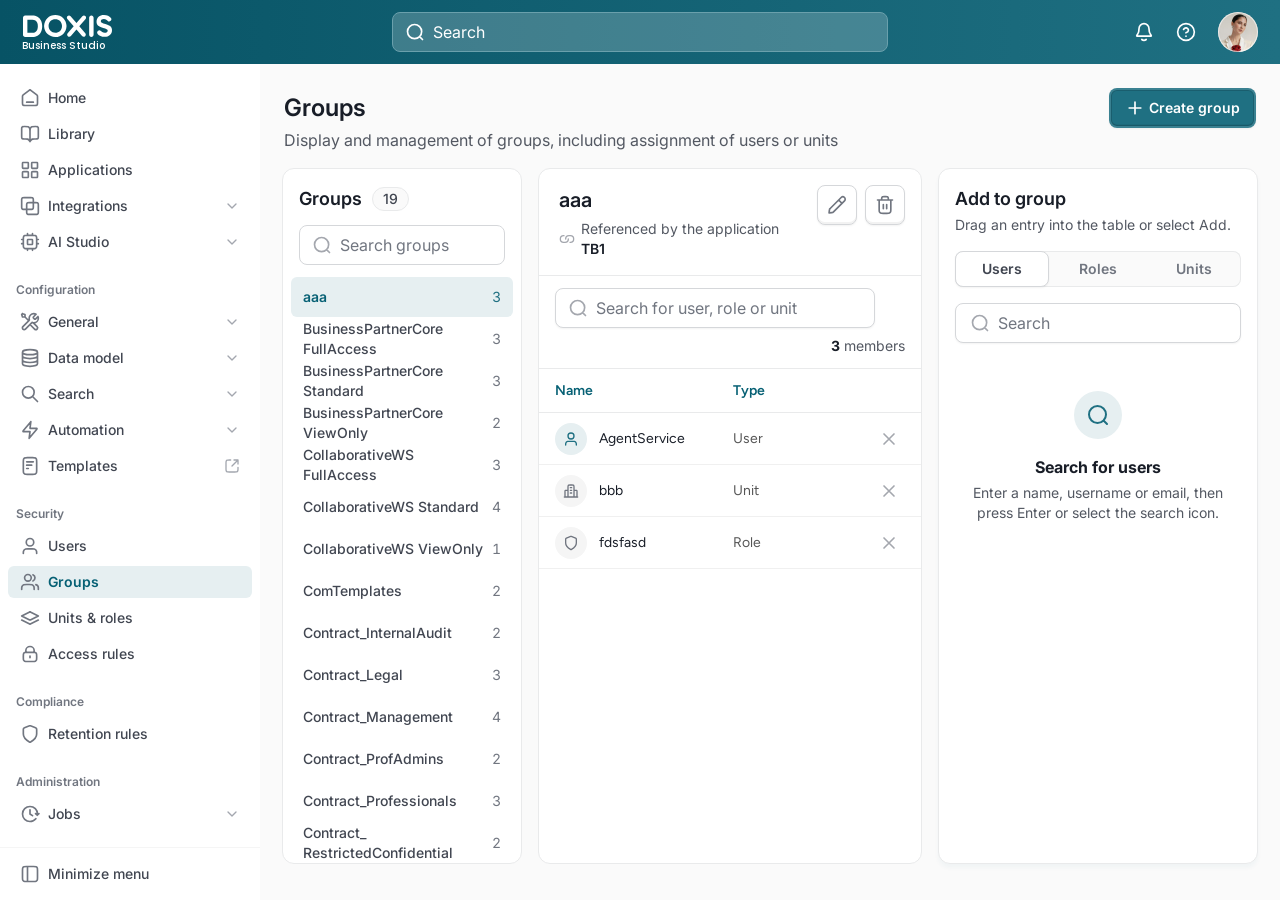
==== groups-large.html @ 1ed34e19 "Add files via upload" ====
<!doctype html>
<html lang="en">
<head>
  <meta charset="utf-8">
  <meta name="viewport" content="width=device-width, initial-scale=1">
  <title>Groups (large organization) – Doxis Business Studio</title>
  <meta name="description" content="Clickable prototype of the redesigned Groups page in Doxis Business Studio.">
  <link rel="icon" href="favicon.svg" type="image/svg+xml">
  <link rel="preconnect" href="https://fonts.googleapis.com">
  <link rel="preconnect" href="https://fonts.gstatic.com" crossorigin>
  <link href="https://fonts.googleapis.com/css2?family=Inter:wght@400;500;600;700&family=Figtree:wght@400;500;600&family=Poppins:wght@500&display=swap" rel="stylesheet">
  <link rel="stylesheet" href="css/styles.css?v=20261118l">
</head>
<body>
  <div id="app"></div>
  <noscript>This prototype needs JavaScript.</noscript>
  <script>window.PAGE = 'Groups'; window.ORG_SIZE = 'large';</script>
  <script src="js/icons.js?v=20261118l"></script>
  <script src="js/data.js?v=20261118l"></script>
  <script>window.NAV_LINKS.Groups = 'groups-large.html';</script>
  <script src="js/groups-data.js?v=20261118l"></script>
  <script src="js/groups.js?v=20261118l"></script>
</body>
</html>
---- css/styles.css ----
/* Agent jobs – Doxis Business Studio prototype
   Tokens follow the Doxis One.Cloud design system / Business Studio Figma library. */
:root {
  --bg-canvas: #FAFAFA;
  --bg-surface: #FFFFFF;
  --bg-subtle: #F5F5F5;
  --fg-primary: #181D27;
  --fg-secondary: #535862;
  --fg-tertiary: #717680;
  --fg-quaternary: #A4A7AE;
  --fg-body: #414651;
  --fg-cell: #555555;
  --border: #D5D7DA;
  --border-subtle: #E9EAEB;
  --border-row: #F0F0F0;
  --brand: #1F7082;
  --brand-dark: #066074;
  --brand-hover: #155C6E;
  --brand-50: #E6EFF1;
  --brand-200: #B5D0D6;
  --shadow-xs: 0 1px 2px 0 rgba(10,13,18,0.05);
  --shadow-btn: 0 1px 2px 0 rgba(10,13,18,0.05), inset 0 -2px 0 0 rgba(10,13,18,0.05), inset 0 0 0 1px rgba(10,13,18,0.18);
  --shadow-lg: 0 12px 16px -4px rgba(10,13,18,0.08), 0 4px 6px -2px rgba(10,13,18,0.03);
  --shadow-xl: 0 3px 3px -1.5px rgba(10,13,18,0.04), 0 8px 8px -4px rgba(10,13,18,0.03), 0 20px 24px -4px rgba(10,13,18,0.08);
  --focus: 0 0 0 4px rgba(31,112,130,0.18);
  --font: Inter, system-ui, -apple-system, "Segoe UI", sans-serif;
  --font-table: Figtree, Inter, system-ui, sans-serif;
  --sidebar-w: 260px;
  --topbar-h: 64px;
}

*, *::before, *::after { box-sizing: border-box; }
html, body { margin: 0; }
body { font-family: var(--font); font-size: 14px; line-height: 20px; color: var(--fg-primary); background: var(--bg-canvas); -webkit-font-smoothing: antialiased; }
button, input, select { font: inherit; color: inherit; }
button { cursor: pointer; }
a { color: var(--brand-dark); }
:focus-visible { outline: none; box-shadow: var(--focus); }
.sr-only { position: absolute; width: 1px; height: 1px; overflow: hidden; clip: rect(0 0 0 0); white-space: nowrap; }
.icon { flex: 0 0 auto; fill: none; stroke: currentColor; stroke-width: 2; stroke-linecap: round; stroke-linejoin: round; display: block; }

/* ---------- Buttons ---------- */
.btn { height: 40px; display: inline-flex; align-items: center; justify-content: center; gap: 4px; padding: 10px 14px; border-radius: 8px; font-size: 14px; line-height: 20px; font-weight: 600; white-space: nowrap; border: 1px solid var(--border); background: var(--bg-surface); color: var(--fg-body); box-shadow: 0 1px 2px 0 rgba(10,13,18,0.05), inset 0 -2px 0 0 rgba(10,13,18,0.05); }
.btn:hover { background: var(--bg-canvas); }
.btn-primary { background: var(--brand); color: #FFFFFF; border: 2px solid rgba(255,255,255,0.12); box-shadow: var(--shadow-btn); }
.btn-primary:hover { background: var(--brand-hover); }
.btn-primary:disabled { opacity: 0.5; cursor: not-allowed; }
.btn-lg { height: 44px; padding: 10px 16px; font-size: 16px; line-height: 24px; }
.btn-icon { width: 40px; padding: 10px; color: var(--fg-quaternary); }
.btn-icon.is-active { background: var(--brand-50); border-color: var(--brand-200); color: var(--brand-dark); }
.link-btn { border: 0; background: transparent; padding: 0; font-size: 14px; line-height: 20px; font-weight: 600; color: var(--brand-dark); display: inline-flex; align-items: center; gap: 4px; }
.link-btn.gray { color: var(--fg-secondary); }

/* ---------- Top bar ---------- */
.topbar { position: sticky; top: 0; z-index: 30; height: var(--topbar-h); display: flex; align-items: center; gap: 12px; padding: 12px 22px; background: linear-gradient(90deg, #075365 0%, #1F7082 100%); color: #FFFFFF; }
.topbar .menu-btn { display: none; width: 40px; height: 40px; border: 0; border-radius: 8px; background: transparent; color: #FFFFFF; align-items: center; justify-content: center; padding: 8px; }
.brand { display: flex; flex-direction: column; gap: 5px; width: 134px; color: #FFFFFF; text-decoration: none; flex: 0 0 auto; }
.brand img { width: 89px; height: 22px; margin-left: 1px; }
.brand span { font-family: Poppins, var(--font); font-size: 10px; line-height: 7px; font-weight: 500; white-space: nowrap; }
.topbar-search { position: absolute; left: 50%; top: 12px; transform: translateX(-50%); width: 496px; max-width: calc(100% - 420px); height: 40px; display: flex; align-items: center; gap: 8px; padding: 8px 12px; border-radius: 8px; background: rgba(255,255,255,0.2); border: 1px solid #6AA0AC; }
.topbar-search input { flex: 1; min-width: 0; border: 0; background: transparent; color: #FFFFFF; font-size: 16px; line-height: 24px; padding: 0; outline: none; }
.topbar-search input::placeholder { color: #FFFFFF; opacity: 1; }
.topbar-actions { margin-left: auto; display: flex; align-items: center; gap: 12px; }
.topbar-actions .icons { display: flex; gap: 2px; }
.topbar-actions .icon-btn { width: 40px; height: 36px; border: 0; border-radius: 6px; background: transparent; color: #FFFFFF; display: flex; align-items: center; justify-content: center; padding: 8px; }
.topbar-actions .icon-btn:hover { background: rgba(255,255,255,0.1); }
.topbar-actions .search-toggle { display: none; }
.avatar { width: 40px; height: 40px; padding: 0; border: 0; border-radius: 9999px; background: transparent; position: relative; }
.avatar img { width: 40px; height: 40px; border-radius: 9999px; display: block; object-fit: cover; }
.avatar::after { content: ""; position: absolute; inset: 0; border-radius: 9999px; box-shadow: inset 0 0 0 1px rgba(255,255,255,0.6); }

/* ---------- Layout ---------- */
.layout { display: flex; min-height: calc(100vh - var(--topbar-h)); }
.sidebar { flex: 0 0 var(--sidebar-w); width: var(--sidebar-w); background: var(--bg-surface); padding-top: 8px; display: flex; flex-direction: column; justify-content: space-between; position: sticky; top: var(--topbar-h); height: calc(100vh - var(--topbar-h)); overflow-y: auto; }
.nav-group { display: flex; flex-direction: column; padding: 8px; }
.nav-title { height: 28px; padding: 4px 8px; display: flex; align-items: center; font-size: 12px; line-height: 18px; font-weight: 600; color: var(--fg-tertiary); }
.nav-item { padding: 2px 0; }
.nav-item a { height: 32px; display: flex; align-items: center; gap: 8px; padding: 6px 12px; border-radius: 6px; color: var(--fg-body); text-decoration: none; font-weight: 500; }
.nav-item a:hover { background: var(--bg-canvas); }
.nav-item a .label { flex: 1; min-width: 0; white-space: nowrap; overflow: hidden; text-overflow: ellipsis; }
.nav-item a .icon.lead { color: var(--fg-tertiary); }
.nav-item a .icon.trail { color: #A3A7AF; margin-left: 4px; }
.nav-item.sub a { padding-left: 40px; }
.nav-item a[aria-current="page"] { background: var(--brand-50); color: var(--brand-dark); font-weight: 600; }
.sidebar-bottom { border-top: 1px solid var(--bg-subtle); padding: 8px; }
.nav-scrim { display: none; }

.main { flex: 1 1 auto; min-width: 0; display: flex; flex-direction: column; }
.page-header { display: flex; flex-wrap: wrap; align-items: flex-start; gap: 16px; padding: 24px 24px 16px; }
.page-header h1 { flex: 1 1 300px; margin: 4px 0; font-size: 24px; line-height: 32px; font-weight: 600; }
.content { display: flex; flex-direction: column; gap: 8px; padding: 0 22px 24px; }

/* ---------- Banner ---------- */
.banner { display: flex; flex-wrap: wrap; align-items: center; gap: 12px; padding: 12px 16px; background: #FEF3F2; border: 1px solid #FECDCA; border-radius: 12px; color: #B42318; }
.banner .icon { color: #D92D20; }
.banner .text { flex: 1 1 280px; min-width: 0; }
.banner .link-btn { color: #B42318; }

/* ---------- Card & toolbar ---------- */
.card { background: var(--bg-surface); border: 1px solid var(--border-subtle); border-radius: 12px; min-width: 0; }
.toolbar { display: flex; flex-wrap: wrap; align-items: center; gap: 12px 8px; padding: 8px; min-height: 56px; }
/* Horizontal tabs – "Button minimal" (Figma: tabs.fig), 40px tall to match the toolbar */
.tabs { display: flex; gap: 2px; flex: 0 1 auto; min-width: 0; height: 40px; background: var(--bg-canvas); box-shadow: inset 0 0 0 1px var(--border-subtle); border-radius: 8px; overflow-x: auto; scrollbar-width: none; }
.tabs::-webkit-scrollbar { display: none; }
.tab { height: 40px; flex: 0 0 auto; display: flex; align-items: center; gap: 8px; padding: 8px 12px; border: 1px solid transparent; border-radius: 8px; background: transparent; color: var(--fg-tertiary); font-size: 16px; line-height: 24px; font-weight: 600; white-space: nowrap; }
.tab:hover { color: var(--fg-body); }
.tab[aria-selected="true"] { background: #FFFFFF; border-color: var(--border); box-shadow: var(--shadow-xs); color: var(--fg-body); }
.count { height: 24px; display: inline-flex; align-items: center; padding: 2px 10px; border-radius: 16px; font-size: 14px; line-height: 20px; font-weight: 500; background: var(--bg-canvas); color: var(--fg-body); border: 1px solid var(--border-subtle); }
.toolbar-right { margin-left: auto; display: flex; flex-wrap: wrap; align-items: center; gap: 8px; min-width: 0; }
.icon-group { display: flex; gap: 8px; }

.field-search { width: 220px; flex: 0 0 220px; min-width: 0; max-width: 100%; height: 40px; display: flex; align-items: center; gap: 8px; padding: 8px 12px; background: #FFFFFF; border: 1px solid var(--border); border-radius: 8px; box-shadow: var(--shadow-xs); color: var(--fg-quaternary); }
.field-search input { flex: 1; min-width: 0; border: 0; outline: none; padding: 0; font-size: 16px; line-height: 24px; color: var(--fg-primary); background: transparent; }
.field-search input::placeholder { color: var(--fg-tertiary); }
.field-search:focus-within { border-color: var(--brand); box-shadow: var(--focus); }

/* Dropdowns / popovers */
.dd { position: relative; }
.dd-trigger { height: 40px; max-width: 220px; display: flex; align-items: center; gap: 6px; padding: 8px 10px 8px 12px; border: 1px solid var(--border); border-radius: 8px; background: #FFFFFF; font-size: 16px; line-height: 24px; color: var(--fg-tertiary); box-shadow: var(--shadow-xs); text-align: left; }
.dd-trigger.has-value { color: var(--fg-primary); }
.dd-trigger[aria-expanded="true"] { border-color: var(--brand); }
.dd-trigger .value { min-width: 0; white-space: nowrap; overflow: hidden; text-overflow: ellipsis; }
.dd-trigger .icon { color: var(--fg-quaternary); }
.dd-badge { height: 22px; display: inline-flex; align-items: center; padding: 2px 8px; border-radius: 16px; background: var(--brand-50); border: 1px solid var(--brand-200); color: var(--brand-dark); font-size: 12px; line-height: 18px; font-weight: 500; }
.click-away { position: fixed; inset: 0; z-index: 20; border: 0; padding: 0; background: transparent; cursor: default; }
.popover { position: absolute; top: 44px; z-index: 21; background: #FFFFFF; border: 1px solid var(--border-subtle); border-radius: 8px; box-shadow: var(--shadow-lg); overflow: hidden; }
.popover.left { left: 0; } .popover.right { right: 0; }
.popover .pop-search { padding: 8px; border-bottom: 1px solid var(--border-subtle); }
.popover .pop-search label { height: 36px; display: flex; align-items: center; gap: 8px; padding: 6px 10px; border: 1px solid var(--border); border-radius: 8px; color: var(--fg-quaternary); }
.popover .pop-search input { flex: 1; min-width: 0; border: 0; outline: none; padding: 0; color: var(--fg-primary); }
.pop-list { max-height: 280px; overflow-y: auto; padding: 4px 0; }
.pop-item { width: 100%; height: 40px; display: flex; align-items: center; gap: 12px; padding: 0 14px; border: 0; background: #FFFFFF; text-align: left; color: var(--fg-primary); font-weight: 500; }
.pop-item:hover, .pop-item[aria-selected="true"], .pop-item[aria-checked="true"] { background: var(--bg-canvas); }
.pop-item .grow { flex: 1; min-width: 0; white-space: nowrap; overflow: hidden; text-overflow: ellipsis; }
.pop-item .muted { color: var(--fg-tertiary); font-weight: 400; }
.pop-item .check { color: var(--brand); }
.pop-heading { padding: 8px 14px 4px; font-size: 12px; line-height: 18px; font-weight: 600; color: var(--fg-tertiary); }
.pop-divider { height: 1px; background: var(--border-subtle); margin: 4px 0; }
.pop-footer { display: flex; justify-content: space-between; padding: 8px 14px; border-top: 1px solid var(--border-subtle); }
.pop-row { display: flex; align-items: center; justify-content: space-between; gap: 12px; padding: 8px 14px; font-weight: 500; color: var(--fg-body); }
.pop-row input { width: 88px; height: 36px; padding: 8px 12px; border: 1px solid var(--border); border-radius: 8px; text-align: right; box-shadow: var(--shadow-xs); }

/* Checkbox */
.cb { appearance: none; -webkit-appearance: none; width: 16px; height: 16px; margin: 0; flex: 0 0 auto; border: 1px solid var(--border); border-radius: 4px; background: #FFFFFF center / 12px 12px no-repeat; cursor: pointer; }
.cb:checked { background-color: var(--brand); border-color: var(--brand); background-image: url("data:image/svg+xml,%3Csvg xmlns='http://www.w3.org/2000/svg' viewBox='0 0 24 24' fill='none' stroke='white' stroke-width='3' stroke-linecap='round' stroke-linejoin='round'%3E%3Cpath d='M20 6L9 17L4 12'/%3E%3C/svg%3E"); }
.cb-fake { width: 16px; height: 16px; flex: 0 0 auto; border: 1px solid var(--border); border-radius: 4px; background: #FFFFFF; display: flex; align-items: center; justify-content: center; color: #FFFFFF; }
.cb-fake.on { background: var(--brand); border-color: var(--brand); }

/* Chips + bulk bar */
.chips { display: flex; flex-wrap: wrap; align-items: center; gap: 8px; padding: 8px 16px; border-top: 1px solid var(--border-subtle); }
.chip { height: 24px; display: inline-flex; align-items: center; gap: 3px; padding: 2px 4px 2px 9px; border: 1px solid var(--border); border-radius: 6px; background: #FFFFFF; color: var(--fg-body); font-weight: 500; }
.chip button { width: 16px; height: 16px; padding: 2px; border: 0; border-radius: 3px; background: transparent; color: var(--fg-quaternary); display: flex; }
.bulk { min-height: 40px; display: flex; flex-wrap: wrap; align-items: center; gap: 16px; padding: 6px 16px; background: var(--bg-canvas); border-top: 1px solid var(--border-subtle); }
.bulk .sel { font-size: 16px; line-height: 24px; color: var(--brand-dark); }
.bulk .sel strong { font-weight: 600; }

/* ---------- Table ---------- */
.table-wrap { overflow-x: auto; border-top: 1px solid var(--border-subtle); font-family: var(--font-table); }
.table { width: max-content; min-width: 100%; }
.tr { display: grid; grid-template-columns: var(--cols); align-items: center; min-height: 40px; }
.td.center, .th.center { text-align: center; }
.check-cell { display: inline-flex; vertical-align: middle; color: var(--brand); }
.check-cell .icon { stroke-width: 2.5; }
.thead .th { white-space: nowrap; }
.thead { border-bottom: 1px solid var(--border-subtle); color: var(--brand-dark); font-weight: 600; }
.thead .th-sort { border: 0; background: transparent; padding: 0; color: inherit; font-weight: 600; display: inline-flex; align-items: center; gap: 4px; }
.td, .th { padding: 0 16px; min-width: 0; }
.td.num, .th.num { text-align: right; font-variant-numeric: tabular-nums; }
.td.cbcell, .th.cbcell { display: flex; justify-content: center; align-self: stretch; align-items: center; padding: 0; }
.td.ellipsis { white-space: nowrap; overflow: hidden; text-overflow: ellipsis; }
.row { border-bottom: 1px solid var(--border-row); background: #FFFFFF; color: var(--fg-cell); line-height: 17px; }
.row.selected { background: var(--bg-subtle); }
.tr.data { cursor: pointer; user-select: none; }
.row:not(.selected):hover { background: var(--bg-canvas); }
.bulk-spacer { flex: 1; }
.bulk-hint { color: var(--fg-tertiary); line-height: 24px; }
.row-actions { display: flex; justify-content: flex-end; gap: 2px; padding-right: 8px; }
.row-actions button { width: 28px; height: 28px; padding: 4px; border: 0; border-radius: 6px; background: transparent; color: var(--fg-quaternary); display: flex; align-items: center; justify-content: center; }
.row-actions button:hover { background: var(--bg-subtle); color: var(--fg-secondary); }
.badge { height: 22px; display: inline-flex; align-items: center; padding: 2px 8px; border-radius: 16px; font-family: var(--font); font-size: 12px; line-height: 18px; font-weight: 500; border: 1px solid; white-space: nowrap; }
.badge.failed { background: #FEF3F2; color: #B42318; border-color: #FECDCA; }
.badge.running { background: var(--brand-50); color: var(--brand-dark); border-color: var(--brand-200); }
.badge.queued { background: var(--bg-canvas); color: var(--fg-body); border-color: var(--border-subtle); }
.badge.success { background: #ECFDF3; color: #067647; border-color: #ABEFC6; }
.mlabel { display: none; }

.details { margin: 0 16px 16px 66px; padding: 16px; border: 1px solid var(--border-subtle); border-radius: 8px; background: #FFFFFF; display: flex; flex-wrap: wrap; align-items: flex-end; gap: 24px; }
.details dl { flex: 1 1 520px; margin: 0; display: grid; grid-template-columns: repeat(4, minmax(0, 1fr)); gap: 12px 24px; }
.details dt { font-size: 12px; line-height: 18px; color: var(--fg-tertiary); }
.details dd { margin: 2px 0 0; color: var(--fg-primary); }
.details .wide { grid-column: span 4; }
.btn-ghost { height: 36px; display: inline-flex; align-items: center; padding: 8px 14px; border: 1px solid rgba(6,96,116,0.2); border-radius: 8px; color: var(--brand-dark); font-weight: 500; text-decoration: none; white-space: nowrap; }

.group-head { min-height: 48px; display: flex; flex-wrap: wrap; align-items: center; gap: 16px; padding: 6px 16px 6px 21px; background: var(--bg-canvas); border-bottom: 1px solid var(--border-subtle); }
.group-head .toggle { display: flex; align-items: center; gap: 8px; border: 0; background: transparent; padding: 4px 0; color: var(--fg-primary); font-weight: 600; text-align: left; min-width: 0; }
.group-head .toggle .icon { color: var(--fg-tertiary); }
.group-head .last { color: var(--fg-tertiary); }
.group-head .link-btn { font-family: var(--font); }

.empty { position: sticky; left: 0; width: 100vw; max-width: 1100px; padding: 48px 16px; display: flex; flex-direction: column; align-items: center; gap: 4px; text-align: center; font-family: var(--font); }
.empty strong { font-size: 16px; line-height: 24px; }
.empty span { color: var(--fg-secondary); }
.empty .btn { margin-top: 12px; }

.table-footer { min-height: 56px; display: flex; flex-wrap: wrap; align-items: center; justify-content: space-between; gap: 12px; padding: 8px 16px; border-top: 1px solid var(--border-subtle); }
.per-page { display: flex; align-items: center; gap: 8px; color: var(--fg-body); }
.select-sm { position: relative; display: block; }
.select-sm select { appearance: none; -webkit-appearance: none; width: 63px; height: 36px; padding: 0 24px 0 12px; border: 1px solid var(--border); border-radius: 8px; background: #FFFFFF; font-size: 16px; color: var(--fg-tertiary); box-shadow: var(--shadow-xs); }
.select-sm .icon { position: absolute; right: 8px; top: 10px; pointer-events: none; color: var(--fg-quaternary); }
.pagination { display: flex; align-items: center; gap: 4px; }
.pagination .page { width: 40px; height: 40px; margin: 0 2px; border-radius: 9999px; background: var(--bg-canvas); color: var(--fg-body); display: flex; align-items: center; justify-content: center; font-weight: 500; }
.pagination button { display: flex; align-items: center; gap: 4px; border: 0; background: transparent; padding: 0; color: var(--fg-quaternary); font-weight: 600; }

/* ---------- Drawer ---------- */
.overlay { position: fixed; inset: 0; z-index: 39; border: 0; padding: 0; background: rgba(10,13,18,0.6); cursor: default; }
.drawer { position: fixed; top: 0; right: 0; bottom: 0; z-index: 40; width: 480px; max-width: 100%; background: #FFFFFF; box-shadow: var(--shadow-xl); display: flex; flex-direction: column; }
.drawer-head { position: relative; flex: 0 0 auto; min-height: 98px; padding: 24px 48px 24px 24px; }
.drawer-head h2 { margin: 0; font-size: 18px; line-height: 28px; font-weight: 600; }
.drawer-head p { margin: 2px 0 0; color: var(--fg-secondary); }
.drawer-head .close { position: absolute; top: 12px; right: 12px; width: 40px; height: 40px; padding: 10px; border: 0; border-radius: 8px; background: transparent; color: #A0A0AB; display: flex; align-items: center; justify-content: center; }
.drawer-head .close:hover { background: var(--bg-canvas); }
.drawer-body { flex: 1 1 auto; overflow-y: auto; padding: 0 24px 24px; display: flex; flex-direction: column; gap: 32px; }
.fsec { display: flex; flex-direction: column; gap: 16px; }
.fsec-head { display: flex; justify-content: space-between; align-items: flex-start; gap: 12px; }
.fsec-head h3 { margin: 0; font-size: 14px; line-height: 20px; font-weight: 600; }
.fsec-head p { margin: 4px 0 0; color: var(--fg-secondary); }
.field { display: flex; flex-direction: column; gap: 6px; }
.field > span { font-weight: 500; color: var(--fg-body); }
.input, .select { width: 100%; height: 40px; padding: 8px 12px; border: 1px solid var(--border); border-radius: 8px; background: #FFFFFF; font-size: 16px; line-height: 24px; color: var(--fg-primary); box-shadow: var(--shadow-xs); }
.input::placeholder { color: var(--fg-tertiary); }
.select-wrap { position: relative; display: block; }
.select { appearance: none; -webkit-appearance: none; padding-right: 40px; color: var(--fg-tertiary); }
.select-wrap > .icon { position: absolute; right: 12px; top: 12px; pointer-events: none; color: var(--fg-quaternary); }
.select-wrap > .icon.lead { left: 12px; right: auto; top: 10px; }
.select.with-lead { padding-left: 40px; }
.input-icon { height: 40px; display: flex; align-items: center; gap: 8px; padding: 8px 12px; border: 1px solid var(--border); border-radius: 8px; background: #FFFFFF; box-shadow: var(--shadow-xs); color: var(--fg-quaternary); }
.input-icon input { flex: 1; min-width: 0; border: 0; outline: none; padding: 0; font-size: 16px; line-height: 24px; color: var(--fg-primary); background: transparent; }
.input-icon input::placeholder { color: var(--fg-tertiary); }
.kbd { padding: 1px 4px; border: 1px solid var(--border-subtle); border-radius: 4px; font-size: 12px; line-height: 18px; font-weight: 500; color: var(--fg-tertiary); }
.btn-group { display: inline-flex; align-self: flex-start; max-width: 100%; border: 1px solid var(--border); border-radius: 8px; overflow: hidden; }
.btn-group button { height: 40px; padding: 8px 16px; border: 0; background: #FFFFFF; color: var(--fg-body); font-weight: 600; white-space: nowrap; }
.btn-group button + button { border-left: 1px solid var(--border); }
.btn-group button[aria-pressed="true"] { background: var(--bg-canvas); color: #252B37; }
.btn-group button:hover { background: var(--bg-canvas); }
.cb-list { display: flex; flex-direction: column; gap: 12px; padding: 0 8px; }
.cb-list label { display: flex; align-items: center; gap: 8px; font-weight: 500; color: var(--fg-body); cursor: pointer; }
.two-col { display: grid; grid-template-columns: repeat(2, minmax(0, 1fr)); gap: 12px; }
.drawer-foot { flex: 0 0 auto; display: flex; flex-wrap: wrap; align-items: center; gap: 16px; padding: 24px; border-top: 1px solid var(--border-subtle); }
.drawer-foot .spacer { flex: 1; }
.drawer-foot .actions { display: flex; gap: 12px; }

/* ---------- Job details side panel ---------- */
.dp-head { min-height: 0; display: flex; flex-direction: column; align-items: flex-start; gap: 6px; padding-bottom: 20px; border-bottom: 1px solid var(--border-subtle); }
.dp-head h2 { word-break: break-word; }
.dp-head p { margin: 0; }
.dp-body { gap: 0; padding-top: 8px; }
.dp-body dl { margin: 0; }
.dp-row { display: grid; grid-template-columns: 180px minmax(0, 1fr); gap: 16px; padding: 12px 0; border-bottom: 1px solid var(--border-row); }
.dp-row dt { font-weight: 500; color: var(--fg-secondary); word-break: break-word; }
.dp-row dd { margin: 0; color: var(--fg-primary); word-break: break-word; font-variant-numeric: tabular-nums; }
.dp-row dd.dp-empty { color: var(--fg-quaternary); }
@media (max-width: 720px) { .dp-row { grid-template-columns: 1fr; gap: 2px; } }

/* ---------- Toast ---------- */
.toast { position: fixed; right: 24px; top: calc(var(--topbar-h) + 24px); z-index: 60; width: 400px; max-width: calc(100% - 32px); background: #FFFFFF; border: 1px solid var(--border); border-radius: 12px; box-shadow: var(--shadow-lg); padding: 16px; display: flex; gap: 16px; }
.toast .icon.ok { color: #079455; }
.toast .icon.info { color: var(--fg-quaternary); }
.toast .body { flex: 1; display: flex; flex-direction: column; gap: 4px; }
.toast .body span { color: var(--fg-secondary); }
.toast .acts { display: flex; gap: 12px; margin-top: 8px; }
.toast .close { width: 28px; height: 28px; margin: -4px -4px 0 0; padding: 4px; border: 0; border-radius: 6px; background: transparent; color: var(--fg-quaternary); }

/* ================= Responsive ================= */

/* Tablet & small laptops: sidebar becomes an off-canvas menu */
@media (max-width: 1100px) {
  .topbar .menu-btn { display: flex; }
  .topbar-search { position: static; transform: none; flex: 1 1 auto; width: auto; max-width: 420px; margin: 0 auto; }
  .sidebar { position: fixed; top: var(--topbar-h); left: 0; bottom: 0; height: auto; z-index: 35; transform: translateX(-100%); transition: transform 180ms cubic-bezier(0.2, 0, 0, 1); box-shadow: var(--shadow-xl); }
  .sidebar.open { transform: none; }
  .nav-scrim.open { display: block; position: fixed; inset: var(--topbar-h) 0 0 0; z-index: 34; border: 0; padding: 0; background: rgba(10,13,18,0.6); }
  .toolbar-right { margin-left: 0; flex: 1 1 100%; }
  .toolbar-right .field-search { flex: 1 1 200px; width: auto; }
}

/* Tablets & phones: table rows become cards */
@media (max-width: 900px) {
  .table { width: auto; min-width: 0; }
  .tr.data .c-extra { display: none; }
  .empty { position: static; width: auto; }
  .thead { display: none; }
  .tr.data { grid-template-columns: 32px 1fr auto; grid-template-areas: "cb def def" "cb status status" "cb created created" "cb meta meta"; row-gap: 6px; padding: 12px 8px 12px 12px; align-items: start; }
  .tr.data .td { padding: 0; }
  .tr.data .cbcell { grid-area: cb; justify-content: flex-start; align-items: flex-start; padding-top: 2px; background: transparent !important; }
  .tr.data .c-status { grid-area: status; }
  .tr.data .c-def { grid-area: def; font-weight: 600; color: var(--fg-primary); white-space: normal; }
  .tr.data .c-created { grid-area: created; }
  .tr.data .c-run, .tr.data .c-restarts, .tr.data .c-exec { grid-area: meta; text-align: left; }
  .tr.data .c-run { justify-self: start; }
  .tr.data .c-restarts { justify-self: center; }
  .tr.data .c-exec { justify-self: end; }
  .tr.data .c-actions { grid-area: act; padding: 0; }
  .mlabel { display: inline; color: var(--fg-tertiary); margin-right: 4px; }
  .details { margin: 0 12px 12px; }
  .details dl { grid-template-columns: repeat(2, minmax(0, 1fr)); }
  .details .wide { grid-column: span 2; }
}

/* Phones */
@media (max-width: 720px) {
  .topbar { padding: 12px 12px; gap: 8px; }
  .topbar-search { display: none; }
  .topbar-search.open { display: flex; position: absolute; left: 12px; right: 12px; top: 72px; width: auto; max-width: none; margin: 0; background: #1F7082; }
  .topbar-actions .search-toggle { display: flex; }
  .page-header { padding: 16px 16px 12px; }
  .page-header .btn-primary { width: 100%; }
  .page-header .btn-primary .label-long { display: none; }
  .page-header .btn-primary .label-short { display: inline; }
  .content { padding: 0 12px 16px; }
  .toolbar { padding: 8px; }
  .tabs { flex: 1 1 100%; }
  .toolbar-right .dd { flex: 1 1 auto; }
  .dd-trigger { max-width: none; width: 100%; }
  .toolbar-right .field-search { order: 3; flex: 1 1 100%; }
  .popover.left, .popover.right { position: fixed; left: 12px; right: 12px; top: auto; bottom: 12px; width: auto !important; }

  .group-head { padding: 8px 12px; gap: 8px; }
  .group-head .last { margin-left: 32px; flex: 1 1 100%; order: 3; }
  .table-footer { justify-content: center; }
  .pagination { width: 100%; justify-content: space-between; }

  .drawer { width: 100%; }
  .drawer-head { min-height: 0; padding: 20px 56px 16px 16px; }
  .drawer-body { padding: 0 16px 16px; gap: 28px; }
  .drawer-foot { padding: 16px; gap: 12px; }
  .drawer-foot .spacer { display: none; }
  .drawer-foot .actions { flex: 1 1 100%; }
  .drawer-foot .actions .btn { flex: 1; }
  .two-col { grid-template-columns: 1fr; }
  .toast { right: 12px; top: calc(var(--topbar-h) + 12px); }
}
.label-short { display: none; }

/* Very small phones (≤ 400px) */
@media (max-width: 400px) {
  .topbar { padding: 12px 8px; gap: 4px; }
  .topbar .menu-btn { width: 36px; padding: 6px; }
  .brand { width: auto; }
  .topbar-actions { gap: 4px; }
  .topbar-actions .icons { gap: 0; }
  .topbar-actions .icon-btn { width: 36px; padding: 8px 6px; }
  .topbar-actions .help-btn { display: none; }
}

@media (prefers-reduced-motion: reduce) { * { transition: none !important; } }

/* Details side panel uses the large drawer width (640px) */
.drawer.details-panel { width: 640px; }
.details-panel .dp-row { grid-template-columns: 240px minmax(0, 1fr); }
@media (max-width: 720px) { .drawer.details-panel { width: 100%; } .details-panel .dp-row { grid-template-columns: 1fr; } }

/* Table scrolls inside its card so the horizontal scrollbar is always on screen,
   and the scrollbar is styled so it stays visible (no auto-hiding overlay scrollbars). */
.table-wrap { overflow: auto; max-height: max(400px, calc(100vh - 360px)); }
/* Chrome 121+ and Safari ignore ::-webkit-scrollbar styles (and fall back to auto-hiding
   overlay scrollbars) when scrollbar-width/scrollbar-color are set, so only Firefox gets those. */
@supports not selector(::-webkit-scrollbar) { .table-wrap { scrollbar-width: thin; scrollbar-color: #C4C7CC #FAFAFA; } }
.table-wrap::-webkit-scrollbar-button { display: none; }
.table-wrap::-webkit-scrollbar { width: 10px; height: 10px; }
.table-wrap::-webkit-scrollbar-track { background: #FAFAFA; }
.table-wrap::-webkit-scrollbar-thumb { background: #C4C7CC; border-radius: 9999px; border: 2px solid #FAFAFA; }
.table-wrap::-webkit-scrollbar-thumb:hover { background: #A4A7AE; }
.table-wrap::-webkit-scrollbar-corner { background: #FAFAFA; }
.thead { position: sticky; top: 0; z-index: 2; background: #FFFFFF; }
@media (max-width: 900px) { .table-wrap { max-height: none; overflow: visible; } }

/* ================= Groups page ================= */
.page-title { flex: 1 1 300px; min-width: 0; display: flex; flex-direction: column; gap: 4px; }
.page-title h1 { margin: 4px 0 0; font-size: 24px; line-height: 32px; font-weight: 600; }
.page-title p { margin: 0; color: var(--fg-secondary); font-size: 16px; line-height: 24px; }

.groups-layout { display: grid; grid-template-columns: 280px minmax(0, 1fr) 356px; gap: 16px; height: max(560px, calc(100vh - var(--topbar-h) - 140px)); }
.groups-layout > .card { display: flex; flex-direction: column; min-height: 0; overflow: hidden; }
.g-head { display: flex; align-items: center; gap: 8px; padding: 16px 16px 12px; }
.g-head h2 { margin: 0; font-size: 18px; line-height: 28px; font-weight: 600; }
.g-head .count { margin-left: 2px; }
.g-head p { margin: 0; color: var(--fg-secondary); }
.g-pad { padding: 0 16px 12px; }
.g-pad .input-icon { box-shadow: none; }

/* Scroll areas keep their scrollbar visible (same treatment as the Agent jobs table) */
.scroll-y { flex: 1 1 auto; min-height: 0; overflow-y: auto; }
@supports not selector(::-webkit-scrollbar) { .scroll-y { scrollbar-width: thin; scrollbar-color: #C4C7CC transparent; } }
.scroll-y::-webkit-scrollbar { width: 10px; }
.scroll-y::-webkit-scrollbar-button { display: none; }
.scroll-y::-webkit-scrollbar-track { background: transparent; }
.scroll-y::-webkit-scrollbar-thumb { background: #C4C7CC; border-radius: 9999px; border: 2px solid #FFFFFF; }
.scroll-y::-webkit-scrollbar-thumb:hover { background: #A4A7AE; }

/* Group list */
.g-items { padding: 0 8px 8px; display: flex; flex-direction: column; gap: 2px; }
.g-item { min-height: 40px; width: 100%; display: flex; align-items: center; gap: 8px; padding: 8px 12px; border: 0; border-radius: 6px; background: transparent; text-align: left; color: var(--fg-body); font-weight: 500; word-break: break-word; }
.g-item:hover { background: var(--bg-canvas); }
.g-item[aria-current="true"] { background: var(--brand-50); color: var(--brand-dark); font-weight: 600; }
.g-item .grow { flex: 1; min-width: 0; }
.g-item .n { color: var(--fg-tertiary); font-weight: 400; font-variant-numeric: tabular-nums; }
.g-item[aria-current="true"] .n { color: var(--brand); }
.g-none { padding: 24px 12px; color: var(--fg-tertiary); text-align: center; }

/* Group details */
.g-detail { position: relative; }
.gd-head { display: flex; align-items: flex-start; gap: 16px; padding: 16px 16px 16px 20px; border-bottom: 1px solid var(--border-subtle); }
.gd-head .titles { flex: 1; min-width: 0; display: flex; flex-direction: column; gap: 4px; }
.gd-head h2 { margin: 0; font-size: 20px; line-height: 30px; font-weight: 600; word-break: break-word; }
.gd-head .ref { margin: 0; display: flex; align-items: center; gap: 6px; color: var(--fg-secondary); }
.gd-head .ref .icon { color: var(--fg-quaternary); }
.gd-head .ref strong { color: var(--fg-primary); font-weight: 600; }
.gd-head .acts { display: flex; gap: 8px; }
.gd-head .btn-icon { color: var(--fg-tertiary); }
.gd-head .btn-icon.danger:hover { color: #D92D20; border-color: #FDA29B; background: #FEF3F2; }
.gd-bar { display: flex; flex-wrap: wrap; align-items: center; gap: 8px 16px; padding: 12px 16px; }
.gd-bar .field-search { width: 320px; flex: 0 1 320px; }
.gd-bar .total { margin-left: auto; color: var(--fg-secondary); }
.gd-bar .total strong { color: var(--fg-primary); }
.g-table { border-top: 1px solid var(--border-subtle); font-family: var(--font-table); }
.g-tr { display: grid; grid-template-columns: minmax(0, 1fr) 140px 64px; align-items: center; min-height: 52px; }
.g-thead { position: sticky; top: 0; z-index: 1; min-height: 44px; background: #FFFFFF; border-bottom: 1px solid var(--border-subtle); color: var(--brand-dark); font-weight: 600; }
.g-tr > div { padding: 0 16px; min-width: 0; }
.g-row { border-bottom: 1px solid var(--border-row); color: var(--fg-cell); }
.g-row:hover { background: var(--bg-canvas); }
.g-name { display: flex; align-items: center; gap: 12px; color: var(--fg-primary); }
.g-name span { min-width: 0; overflow: hidden; text-overflow: ellipsis; white-space: nowrap; }
.type-ic { width: 32px; height: 32px; flex: 0 0 auto; border-radius: 9999px; display: flex; align-items: center; justify-content: center; background: var(--bg-subtle); color: var(--fg-tertiary); }
.type-ic.user { background: var(--brand-50); color: var(--brand); }
.g-tr .act { display: flex; justify-content: center; padding: 0 8px; }
.g-remove { width: 36px; height: 36px; padding: 8px; border: 0; border-radius: 8px; background: transparent; color: var(--fg-quaternary); display: flex; align-items: center; justify-content: center; }
.g-remove:hover { background: #FEF3F2; color: #D92D20; }
.g-empty { padding: 48px 24px; display: flex; flex-direction: column; align-items: center; gap: 4px; text-align: center; font-family: var(--font); }
.g-empty .featured { width: 48px; height: 48px; margin-bottom: 12px; border-radius: 9999px; background: var(--brand-50); color: var(--brand); display: flex; align-items: center; justify-content: center; }
.g-empty strong { font-size: 16px; line-height: 24px; color: var(--fg-primary); }
.g-empty span { color: var(--fg-secondary); max-width: 360px; }
.drop-hint { display: none; position: absolute; inset: 8px; z-index: 3; border: 2px dashed var(--brand); border-radius: 10px; background: rgba(230,239,241,0.85); color: var(--brand-dark); font-weight: 600; font-size: 16px; line-height: 24px; align-items: center; justify-content: center; gap: 8px; pointer-events: none; }
.g-detail.is-drop .drop-hint { display: flex; }

/* Add to group panel (Figma: sidepanel.fig, "Add to rights") */
.g-add { padding: 16px; gap: 16px; box-shadow: 0 4px 4px 0 rgba(6,96,116,0.04); }
.ga-head { display: flex; flex-direction: column; gap: 2px; }
.ga-head h2 { margin: 0; font-size: 18px; line-height: 28px; font-weight: 600; color: var(--fg-primary); }
.ga-head p { margin: 0; color: var(--fg-secondary); }
.tabs.tabs-sm { height: 36px; flex: 0 0 auto; display: flex; overflow: visible; }
.tabs-sm .tab { height: 36px; flex: 1 1 0; justify-content: center; padding: 8px 12px; font-size: 14px; line-height: 20px; }
.g-add > .input-icon { flex: 0 0 auto; }
.ga-list { flex: 1 1 auto; min-height: 0; display: flex; margin-top: -16px; }
.pool { flex: 1 1 auto; padding: 8px 0 16px; }
.pool::-webkit-scrollbar { width: 18px; }
.pool::-webkit-scrollbar-thumb { background: rgba(0,0,0,0.1); border: 6px solid transparent; border-top-width: 8px; border-bottom-width: 8px; background-clip: padding-box; }
.pool::-webkit-scrollbar-thumb:hover { background-color: rgba(0,0,0,0.2); }
.az-sec { display: flex; flex-direction: column; gap: 4px; }
.az-sec + .az-sec { margin-top: 4px; }
.az-head { height: 26px; display: flex; align-items: center; padding: 4px 2px; font-size: 12px; line-height: 18px; font-weight: 500; color: var(--fg-tertiary); }
.pool-item { min-height: 46px; display: flex; align-items: center; gap: 6px; padding: 4px; border: 1px solid #F5F5F5; border-radius: 8px; background: var(--bg-canvas); color: var(--fg-body); }
.pool-item[draggable="true"] { cursor: grab; }
.pool-item[draggable="true"]:hover { border-color: var(--border-subtle); background: var(--bg-subtle); }
.pool-item[draggable="true"]:active { cursor: grabbing; }
.pool-item .grip { flex: 0 0 auto; fill: var(--fg-tertiary); }
.pool-item .txt { flex: 1; min-width: 0; display: flex; flex-direction: column; }
.pool-item .pri, .pool-item .sec { overflow: hidden; text-overflow: ellipsis; white-space: nowrap; }
.pool-item .pri { font-weight: 500; }
.pool-item .sec { font-size: 12px; line-height: 18px; color: var(--fg-tertiary); }
.pool-item.added { opacity: 0.6; }
.pool-item.added .grip { visibility: hidden; }
.pool-add { width: 28px; height: 28px; flex: 0 0 auto; padding: 6px; border: 0; border-radius: 6px; background: transparent; color: var(--fg-tertiary); display: flex; align-items: center; justify-content: center; }
.pool-add .icon { stroke-width: 1.5; }
.pool-add:hover { background: var(--brand-50); color: var(--brand-dark); }
.pool-added { width: 28px; height: 28px; flex: 0 0 auto; display: flex; align-items: center; justify-content: center; color: var(--brand); }
.az-index { flex: 0 0 20px; display: flex; flex-direction: column; align-items: center; gap: 0; padding: 4px 0; overflow: hidden; }
.az-index::-webkit-scrollbar { display: none; }
.az { width: 20px; height: 28px; min-height: 18px; flex: 0 1 28px; padding: 0; border: 0; border-radius: 4px; background: transparent; color: var(--fg-primary); font-size: 12px; line-height: 18px; font-weight: 400; }
.az:hover { background: var(--brand-50); color: var(--brand-dark); font-weight: 600; }
.pool-item.dragging { opacity: 0.5; }
.nm2 { min-width: 0; display: flex; flex-direction: column; }
.nm2 > span, .nm2 small { overflow: hidden; text-overflow: ellipsis; white-space: nowrap; }
.nm2 small { font-size: 12px; line-height: 18px; color: var(--fg-tertiary); }

/* Modal */
.modal-wrap { position: fixed; inset: 0; z-index: 45; display: flex; align-items: center; justify-content: center; padding: 16px; pointer-events: none; }
.modal { pointer-events: auto; width: 400px; max-width: 100%; background: #FFFFFF; border-radius: 12px; box-shadow: var(--shadow-xl); display: flex; flex-direction: column; }
.modal-body { position: relative; padding: 24px 24px 0; display: flex; flex-direction: column; gap: 16px; }
.modal .featured { width: 48px; height: 48px; border-radius: 9999px; background: var(--brand-50); color: var(--brand); display: flex; align-items: center; justify-content: center; }
.modal .featured.danger { background: #FEE4E2; color: #D92D20; }
.modal h2 { margin: 0 0 4px; font-size: 18px; line-height: 28px; font-weight: 600; word-break: break-word; }
.modal p { margin: 0; color: var(--fg-secondary); }
.modal .close { position: absolute; top: 12px; right: 12px; width: 40px; height: 40px; padding: 10px; border: 0; border-radius: 8px; background: transparent; color: var(--fg-quaternary); display: flex; }
.modal .close:hover { background: var(--bg-canvas); }
.modal .err { color: #D92D20; }
.modal .input[aria-invalid="true"] { border-color: #FDA29B; }
.modal-foot { display: flex; gap: 12px; padding: 32px 24px 24px; }
.modal-foot .btn { flex: 1; }
.btn-danger { background: #D92D20; color: #FFFFFF; border: 2px solid rgba(255,255,255,0.12); box-shadow: var(--shadow-btn); }
.btn-danger:hover { background: #B42318; }

@media (max-width: 1280px) { .groups-layout { grid-template-columns: 240px minmax(0, 1fr) 320px; } }
@media (max-width: 900px) {
  .groups-layout { grid-template-columns: minmax(0, 1fr); height: auto; }
  .g-list .g-items { max-height: 240px; }
  .g-add .pool { max-height: 420px; }
  .g-table { overflow: visible; }
}
@media (max-width: 720px) {
  .page-title p { font-size: 14px; line-height: 20px; }
  .gd-bar .field-search { flex: 1 1 100%; width: auto; }
  .gd-bar .total { margin-left: 0; }
  .g-tr { grid-template-columns: minmax(0, 1fr) 72px 52px; }
  .g-tr > div { padding: 0 8px 0 12px; }
  .modal-foot { flex-direction: column-reverse; }
}
.page-header .page-title h1 { flex: none; }
.groups-layout > .card > :not(.scroll-y) { flex-shrink: 0; }
.groups-layout > .card > .ga-list { flex-shrink: 1; }
.az[aria-current="true"] { background: var(--brand-50); color: var(--brand-dark); font-weight: 600; }

/* Large organizations: explicit search */
.ga-search { flex: 0 0 auto; display: flex; gap: 8px; margin: 0; }
.ga-search .input-icon { flex: 1 1 auto; min-width: 0; }
.ga-search input[type="search"]::-webkit-search-cancel-button { cursor: pointer; }
.ga-empty { padding: 40px 16px; display: flex; flex-direction: column; align-items: center; gap: 4px; text-align: center; }
.ga-empty .featured { width: 48px; height: 48px; margin-bottom: 12px; border-radius: 9999px; background: var(--brand-50); color: var(--brand); display: flex; align-items: center; justify-content: center; }
.ga-empty strong { font-size: 16px; line-height: 24px; color: var(--fg-primary); }
.ga-empty span { color: var(--fg-secondary); max-width: 280px; }
.ga-count { padding: 0 2px 4px; font-size: 12px; line-height: 18px; color: var(--fg-tertiary); }
.ga-field { padding: 10px 14px; }
.ga-go { width: 20px; height: 20px; flex: 0 0 auto; padding: 0; border: 0; border-radius: 4px; background: transparent; color: var(--fg-quaternary); display: flex; align-items: center; justify-content: center; }
.ga-go:hover { color: var(--brand); }
.ga-field:focus-within { border-color: var(--brand); box-shadow: var(--focus); }
.ga-field input:focus-visible { box-shadow: none; }
/* Search clear button (light round button with a grey X) */
.clear-x { width: 20px; height: 20px; flex: 0 0 auto; padding: 3px; border: 0; border-radius: 9999px; background: var(--bg-subtle); color: var(--fg-quaternary); display: flex; align-items: center; justify-content: center; }
.clear-x:hover { background: var(--border-subtle); color: var(--fg-tertiary); }
input[type="search"]::-webkit-search-cancel-button { -webkit-appearance: none; display: none; }
.input-icon input:focus-visible, .field-search input:focus-visible, .topbar-search input:focus-visible { box-shadow: none; }
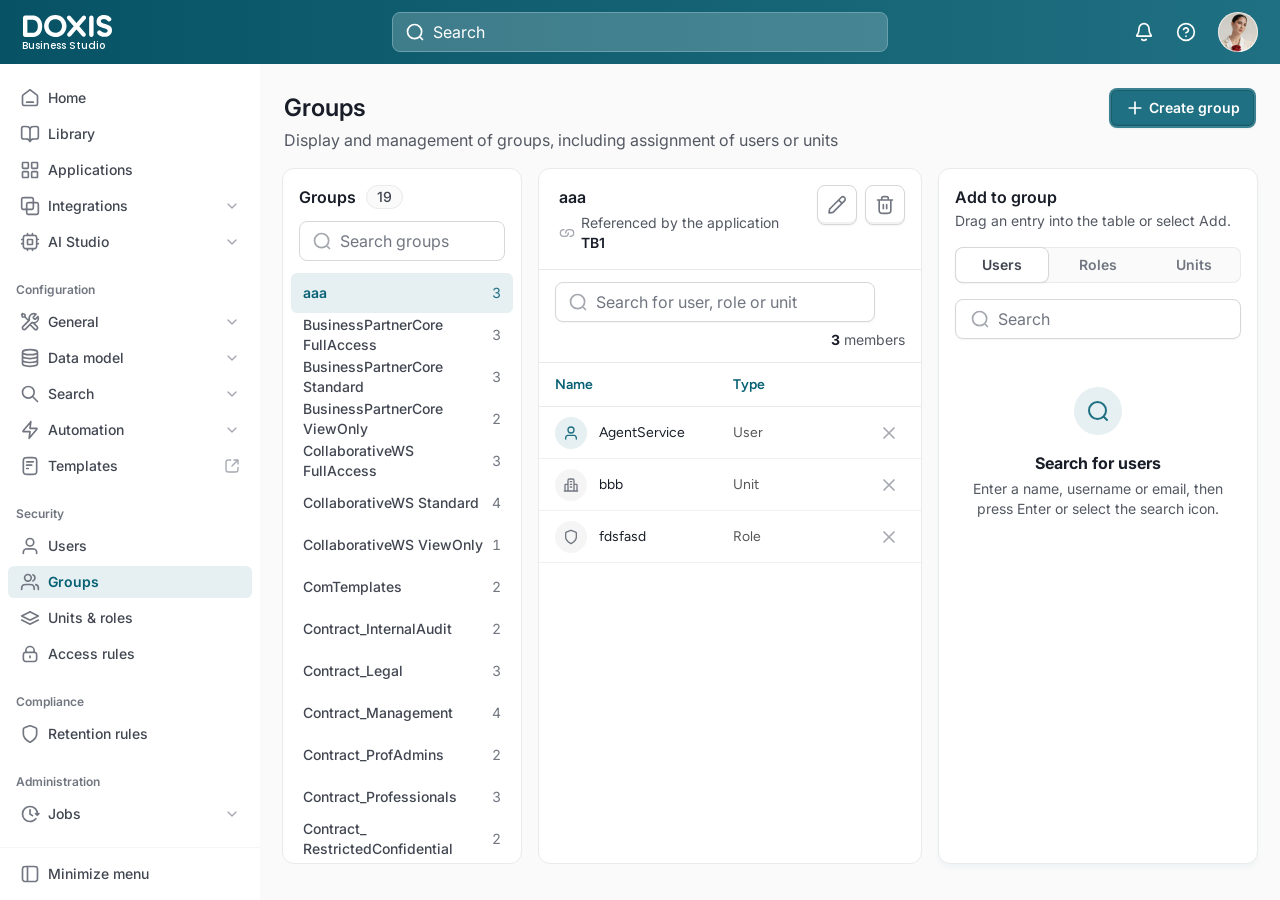
==== commit 7d2b81db: "Add files via upload" ====
--- a/groups-large.html
+++ b/groups-large.html
@@ -9,16 +9,16 @@
   <link rel="preconnect" href="https://fonts.googleapis.com">
   <link rel="preconnect" href="https://fonts.gstatic.com" crossorigin>
   <link href="https://fonts.googleapis.com/css2?family=Inter:wght@400;500;600;700&family=Figtree:wght@400;500;600&family=Poppins:wght@500&display=swap" rel="stylesheet">
-  <link rel="stylesheet" href="css/styles.css?v=20261118l">
+  <link rel="stylesheet" href="css/styles.css?v=20261118m">
 </head>
 <body>
   <div id="app"></div>
   <noscript>This prototype needs JavaScript.</noscript>
   <script>window.PAGE = 'Groups'; window.ORG_SIZE = 'large';</script>
-  <script src="js/icons.js?v=20261118l"></script>
-  <script src="js/data.js?v=20261118l"></script>
+  <script src="js/icons.js?v=20261118m"></script>
+  <script src="js/data.js?v=20261118m"></script>
   <script>window.NAV_LINKS.Groups = 'groups-large.html';</script>
-  <script src="js/groups-data.js?v=20261118l"></script>
-  <script src="js/groups.js?v=20261118l"></script>
+  <script src="js/groups-data.js?v=20261118m"></script>
+  <script src="js/groups.js?v=20261118m"></script>
 </body>
 </html>
--- a/css/styles.css
+++ b/css/styles.css
@@ -382,7 +382,7 @@
 .groups-layout { display: grid; grid-template-columns: 280px minmax(0, 1fr) 356px; gap: 16px; height: max(560px, calc(100vh - var(--topbar-h) - 140px)); }
 .groups-layout > .card { display: flex; flex-direction: column; min-height: 0; overflow: hidden; }
 .g-head { display: flex; align-items: center; gap: 8px; padding: 16px 16px 12px; }
-.g-head h2 { margin: 0; font-size: 18px; line-height: 28px; font-weight: 600; }
+.g-head h2 { margin: 0; font-size: 16px; line-height: 24px; font-weight: 600; }
 .g-head .count { margin-left: 2px; }
 .g-head p { margin: 0; color: var(--fg-secondary); }
 .g-pad { padding: 0 16px 12px; }
@@ -411,7 +411,7 @@
 .g-detail { position: relative; }
 .gd-head { display: flex; align-items: flex-start; gap: 16px; padding: 16px 16px 16px 20px; border-bottom: 1px solid var(--border-subtle); }
 .gd-head .titles { flex: 1; min-width: 0; display: flex; flex-direction: column; gap: 4px; }
-.gd-head h2 { margin: 0; font-size: 20px; line-height: 30px; font-weight: 600; word-break: break-word; }
+.gd-head h2 { margin: 0; font-size: 16px; line-height: 24px; font-weight: 600; word-break: break-word; }
 .gd-head .ref { margin: 0; display: flex; align-items: center; gap: 6px; color: var(--fg-secondary); }
 .gd-head .ref .icon { color: var(--fg-quaternary); }
 .gd-head .ref strong { color: var(--fg-primary); font-weight: 600; }
@@ -445,7 +445,7 @@
 /* Add to group panel (Figma: sidepanel.fig, "Add to rights") */
 .g-add { padding: 16px; gap: 16px; box-shadow: 0 4px 4px 0 rgba(6,96,116,0.04); }
 .ga-head { display: flex; flex-direction: column; gap: 2px; }
-.ga-head h2 { margin: 0; font-size: 18px; line-height: 28px; font-weight: 600; color: var(--fg-primary); }
+.ga-head h2 { margin: 0; font-size: 16px; line-height: 24px; font-weight: 600; color: var(--fg-primary); }
 .ga-head p { margin: 0; color: var(--fg-secondary); }
 .tabs.tabs-sm { height: 36px; flex: 0 0 auto; display: flex; overflow: visible; }
 .tabs-sm .tab { height: 36px; flex: 1 1 0; justify-content: center; padding: 8px 12px; font-size: 14px; line-height: 20px; }
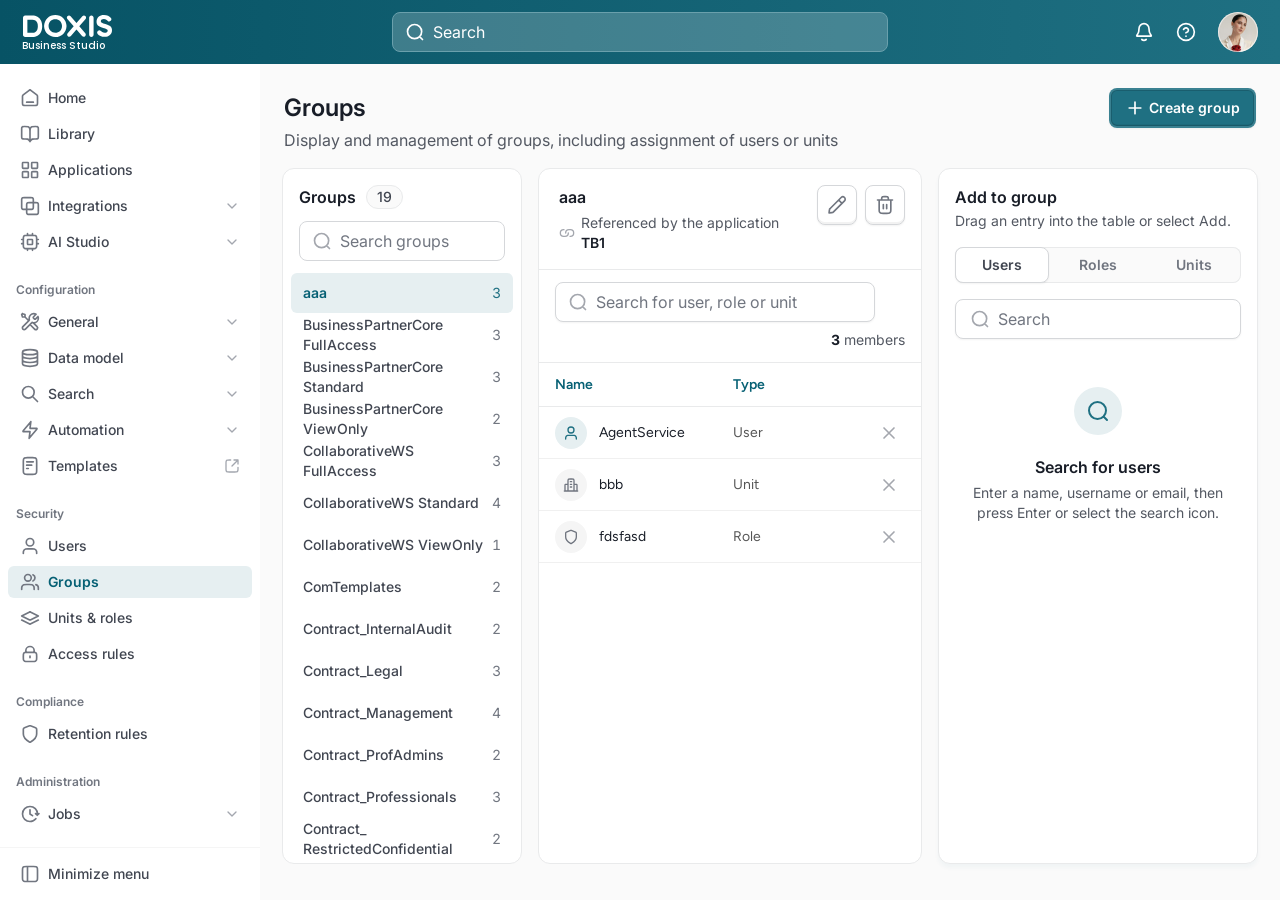
==== commit 265cd453: "Add files via upload" ====
--- a/groups-large.html
+++ b/groups-large.html
@@ -9,16 +9,16 @@
   <link rel="preconnect" href="https://fonts.googleapis.com">
   <link rel="preconnect" href="https://fonts.gstatic.com" crossorigin>
   <link href="https://fonts.googleapis.com/css2?family=Inter:wght@400;500;600;700&family=Figtree:wght@400;500;600&family=Poppins:wght@500&display=swap" rel="stylesheet">
-  <link rel="stylesheet" href="css/styles.css?v=20261118m">
+  <link rel="stylesheet" href="css/styles.css?v=20261118q">
 </head>
 <body>
   <div id="app"></div>
   <noscript>This prototype needs JavaScript.</noscript>
   <script>window.PAGE = 'Groups'; window.ORG_SIZE = 'large';</script>
-  <script src="js/icons.js?v=20261118m"></script>
-  <script src="js/data.js?v=20261118m"></script>
+  <script src="js/icons.js?v=20261118q"></script>
+  <script src="js/data.js?v=20261118q"></script>
   <script>window.NAV_LINKS.Groups = 'groups-large.html';</script>
-  <script src="js/groups-data.js?v=20261118m"></script>
-  <script src="js/groups.js?v=20261118m"></script>
+  <script src="js/groups-data.js?v=20261118q"></script>
+  <script src="js/groups.js?v=20261118q"></script>
 </body>
 </html>
--- a/css/styles.css
+++ b/css/styles.css
@@ -538,3 +538,10 @@
 .clear-x:hover { background: var(--border-subtle); color: var(--fg-tertiary); }
 input[type="search"]::-webkit-search-cancel-button { -webkit-appearance: none; display: none; }
 .input-icon input:focus-visible, .field-search input:focus-visible, .topbar-search input:focus-visible { box-shadow: none; }
+
+/* Empty states: type sizes and spacing from the Figma empty state (icon 20 → title 8 → text 32 → actions) */
+.g-empty, .ga-empty { gap: 0; }
+.g-empty .featured, .ga-empty .featured { margin-bottom: 20px; }
+.g-empty strong, .ga-empty strong { font-size: 16px; line-height: 24px; font-weight: 600; }
+.g-empty span, .ga-empty span { margin-top: 4px; font-size: 14px; line-height: 20px; max-width: 352px; }
+.g-empty .btn { margin-top: 32px; }
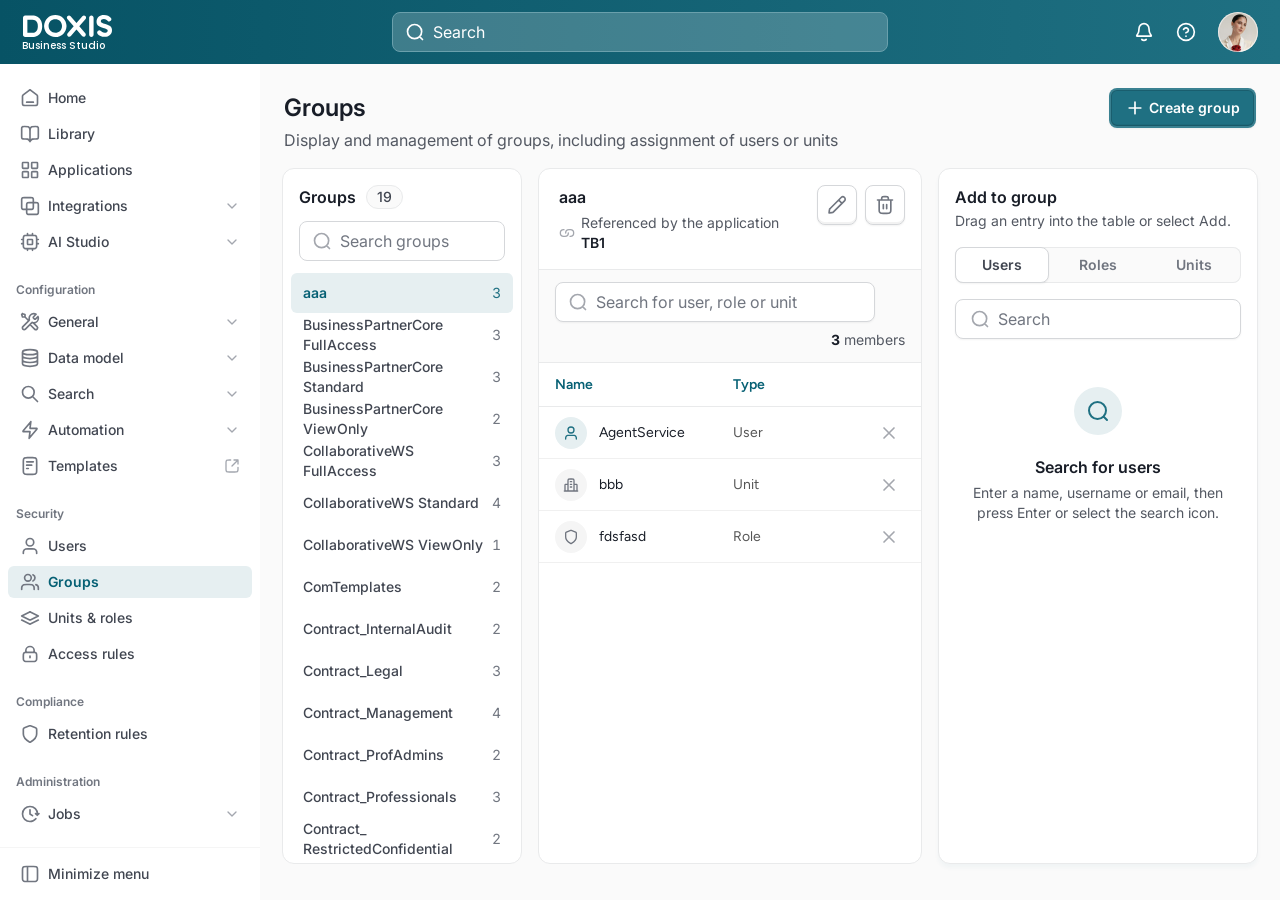
==== commit 516033a3: "Add files via upload" ====
--- a/groups-large.html
+++ b/groups-large.html
@@ -9,16 +9,16 @@
   <link rel="preconnect" href="https://fonts.googleapis.com">
   <link rel="preconnect" href="https://fonts.gstatic.com" crossorigin>
   <link href="https://fonts.googleapis.com/css2?family=Inter:wght@400;500;600;700&family=Figtree:wght@400;500;600&family=Poppins:wght@500&display=swap" rel="stylesheet">
-  <link rel="stylesheet" href="css/styles.css?v=20261118q">
+  <link rel="stylesheet" href="css/styles.css?v=20261120a">
 </head>
 <body>
   <div id="app"></div>
   <noscript>This prototype needs JavaScript.</noscript>
   <script>window.PAGE = 'Groups'; window.ORG_SIZE = 'large';</script>
-  <script src="js/icons.js?v=20261118q"></script>
-  <script src="js/data.js?v=20261118q"></script>
+  <script src="js/icons.js?v=20261120a"></script>
+  <script src="js/data.js?v=20261120a"></script>
   <script>window.NAV_LINKS.Groups = 'groups-large.html';</script>
-  <script src="js/groups-data.js?v=20261118q"></script>
-  <script src="js/groups.js?v=20261118q"></script>
+  <script src="js/groups-data.js?v=20261120a"></script>
+  <script src="js/groups.js?v=20261120a"></script>
 </body>
 </html>
--- a/css/styles.css
+++ b/css/styles.css
@@ -418,7 +418,7 @@
 .gd-head .acts { display: flex; gap: 8px; }
 .gd-head .btn-icon { color: var(--fg-tertiary); }
 .gd-head .btn-icon.danger:hover { color: #D92D20; border-color: #FDA29B; background: #FEF3F2; }
-.gd-bar { display: flex; flex-wrap: wrap; align-items: center; gap: 8px 16px; padding: 12px 16px; }
+.gd-bar { display: flex; flex-wrap: wrap; align-items: center; gap: 8px 16px; padding: 12px 16px; background: var(--bg-canvas); }
 .gd-bar .field-search { width: 320px; flex: 0 1 320px; }
 .gd-bar .total { margin-left: auto; color: var(--fg-secondary); }
 .gd-bar .total strong { color: var(--fg-primary); }
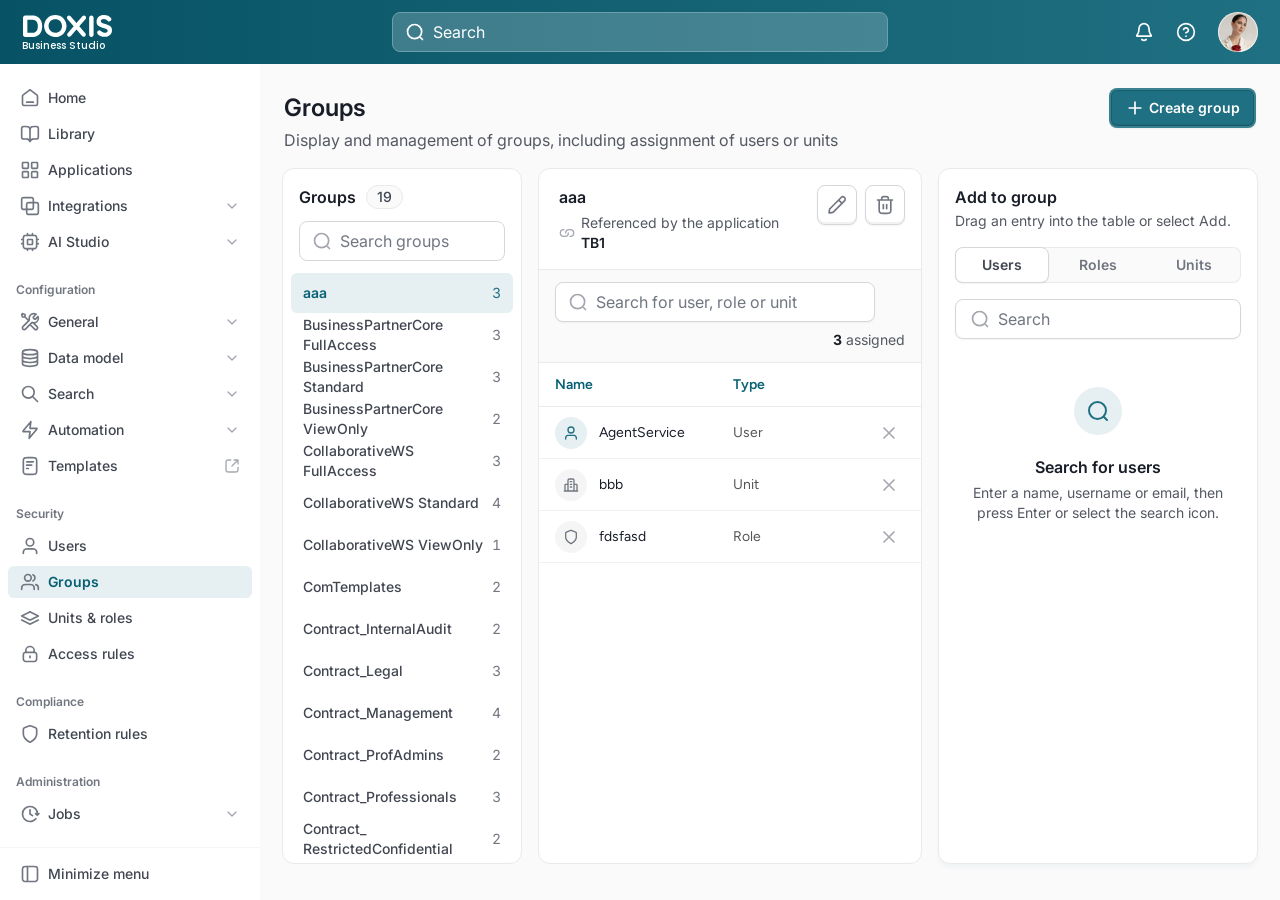
==== commit 5a1e3a05: "Add files via upload" ====
--- a/groups-large.html
+++ b/groups-large.html
@@ -9,16 +9,16 @@
   <link rel="preconnect" href="https://fonts.googleapis.com">
   <link rel="preconnect" href="https://fonts.gstatic.com" crossorigin>
   <link href="https://fonts.googleapis.com/css2?family=Inter:wght@400;500;600;700&family=Figtree:wght@400;500;600&family=Poppins:wght@500&display=swap" rel="stylesheet">
-  <link rel="stylesheet" href="css/styles.css?v=20261120a">
+  <link rel="stylesheet" href="css/styles.css?v=20261120b">
 </head>
 <body>
   <div id="app"></div>
   <noscript>This prototype needs JavaScript.</noscript>
   <script>window.PAGE = 'Groups'; window.ORG_SIZE = 'large';</script>
-  <script src="js/icons.js?v=20261120a"></script>
-  <script src="js/data.js?v=20261120a"></script>
+  <script src="js/icons.js?v=20261120b"></script>
+  <script src="js/data.js?v=20261120b"></script>
   <script>window.NAV_LINKS.Groups = 'groups-large.html';</script>
-  <script src="js/groups-data.js?v=20261120a"></script>
-  <script src="js/groups.js?v=20261120a"></script>
+  <script src="js/groups-data.js?v=20261120b"></script>
+  <script src="js/groups.js?v=20261120b"></script>
 </body>
 </html>
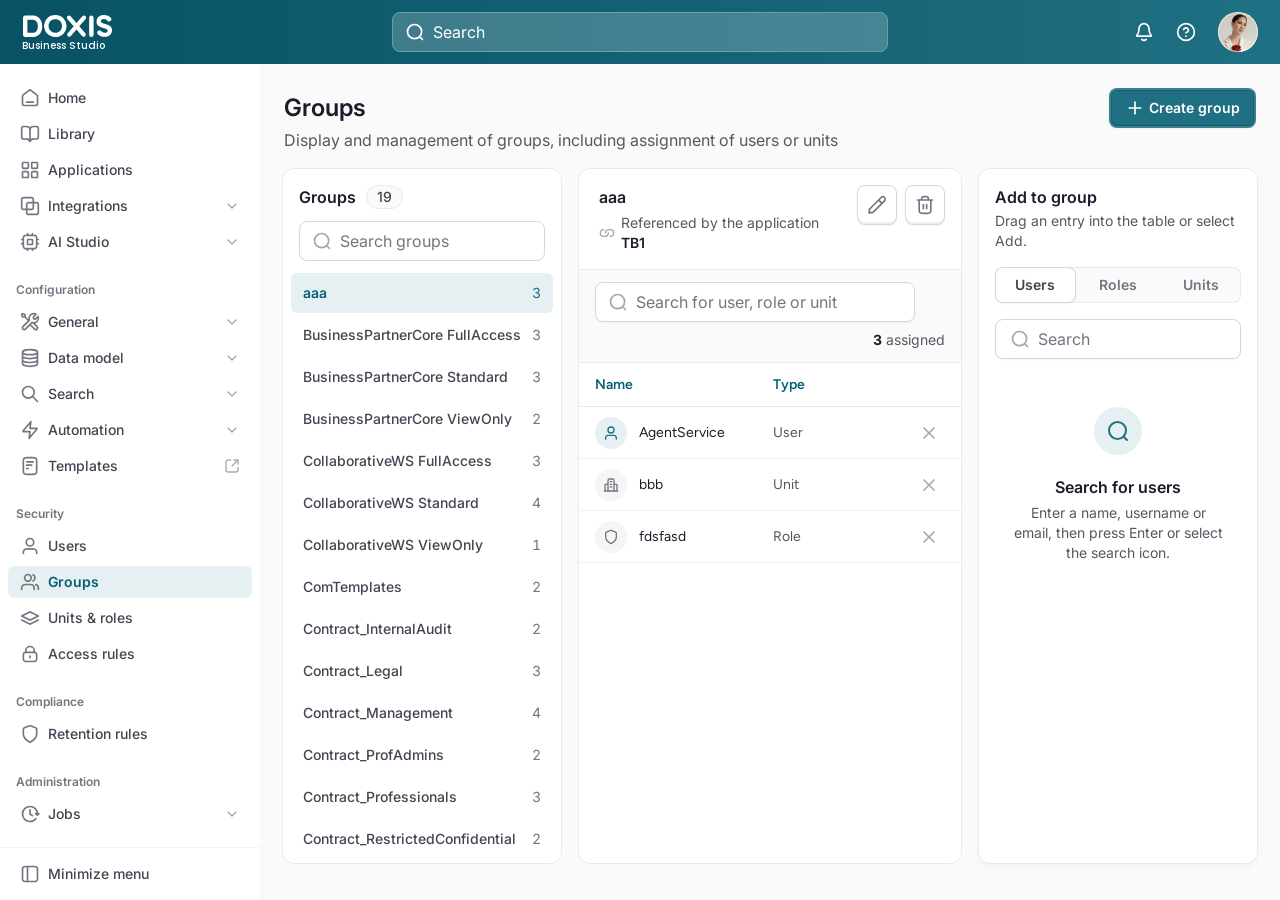
==== commit 3e6d46ed: "Add files via upload" ====
--- a/groups-large.html
+++ b/groups-large.html
@@ -9,16 +9,16 @@
   <link rel="preconnect" href="https://fonts.googleapis.com">
   <link rel="preconnect" href="https://fonts.gstatic.com" crossorigin>
   <link href="https://fonts.googleapis.com/css2?family=Inter:wght@400;500;600;700&family=Figtree:wght@400;500;600&family=Poppins:wght@500&display=swap" rel="stylesheet">
-  <link rel="stylesheet" href="css/styles.css?v=20261120b">
+  <link rel="stylesheet" href="css/styles.css?v=20261120c">
 </head>
 <body>
   <div id="app"></div>
   <noscript>This prototype needs JavaScript.</noscript>
   <script>window.PAGE = 'Groups'; window.ORG_SIZE = 'large';</script>
-  <script src="js/icons.js?v=20261120b"></script>
-  <script src="js/data.js?v=20261120b"></script>
+  <script src="js/icons.js?v=20261120c"></script>
+  <script src="js/data.js?v=20261120c"></script>
   <script>window.NAV_LINKS.Groups = 'groups-large.html';</script>
-  <script src="js/groups-data.js?v=20261120b"></script>
-  <script src="js/groups.js?v=20261120b"></script>
+  <script src="js/groups-data.js?v=20261120c"></script>
+  <script src="js/groups.js?v=20261120c"></script>
 </body>
 </html>
--- a/css/styles.css
+++ b/css/styles.css
@@ -379,7 +379,7 @@
 .page-title h1 { margin: 4px 0 0; font-size: 24px; line-height: 32px; font-weight: 600; }
 .page-title p { margin: 0; color: var(--fg-secondary); font-size: 16px; line-height: 24px; }
 
-.groups-layout { display: grid; grid-template-columns: 280px minmax(0, 1fr) 356px; gap: 16px; height: max(560px, calc(100vh - var(--topbar-h) - 140px)); }
+.groups-layout { display: grid; grid-template-columns: 320px minmax(0, 1fr) 320px; gap: 16px; height: max(560px, calc(100vh - var(--topbar-h) - 140px)); }
 .groups-layout > .card { display: flex; flex-direction: column; min-height: 0; overflow: hidden; }
 .g-head { display: flex; align-items: center; gap: 8px; padding: 16px 16px 12px; }
 .g-head h2 { margin: 0; font-size: 16px; line-height: 24px; font-weight: 600; }
@@ -499,7 +499,7 @@
 .btn-danger { background: #D92D20; color: #FFFFFF; border: 2px solid rgba(255,255,255,0.12); box-shadow: var(--shadow-btn); }
 .btn-danger:hover { background: #B42318; }
 
-@media (max-width: 1280px) { .groups-layout { grid-template-columns: 240px minmax(0, 1fr) 320px; } }
+@media (max-width: 1280px) { .groups-layout { grid-template-columns: 280px minmax(0, 1fr) 280px; } }
 @media (max-width: 900px) {
   .groups-layout { grid-template-columns: minmax(0, 1fr); height: auto; }
   .g-list .g-items { max-height: 240px; }
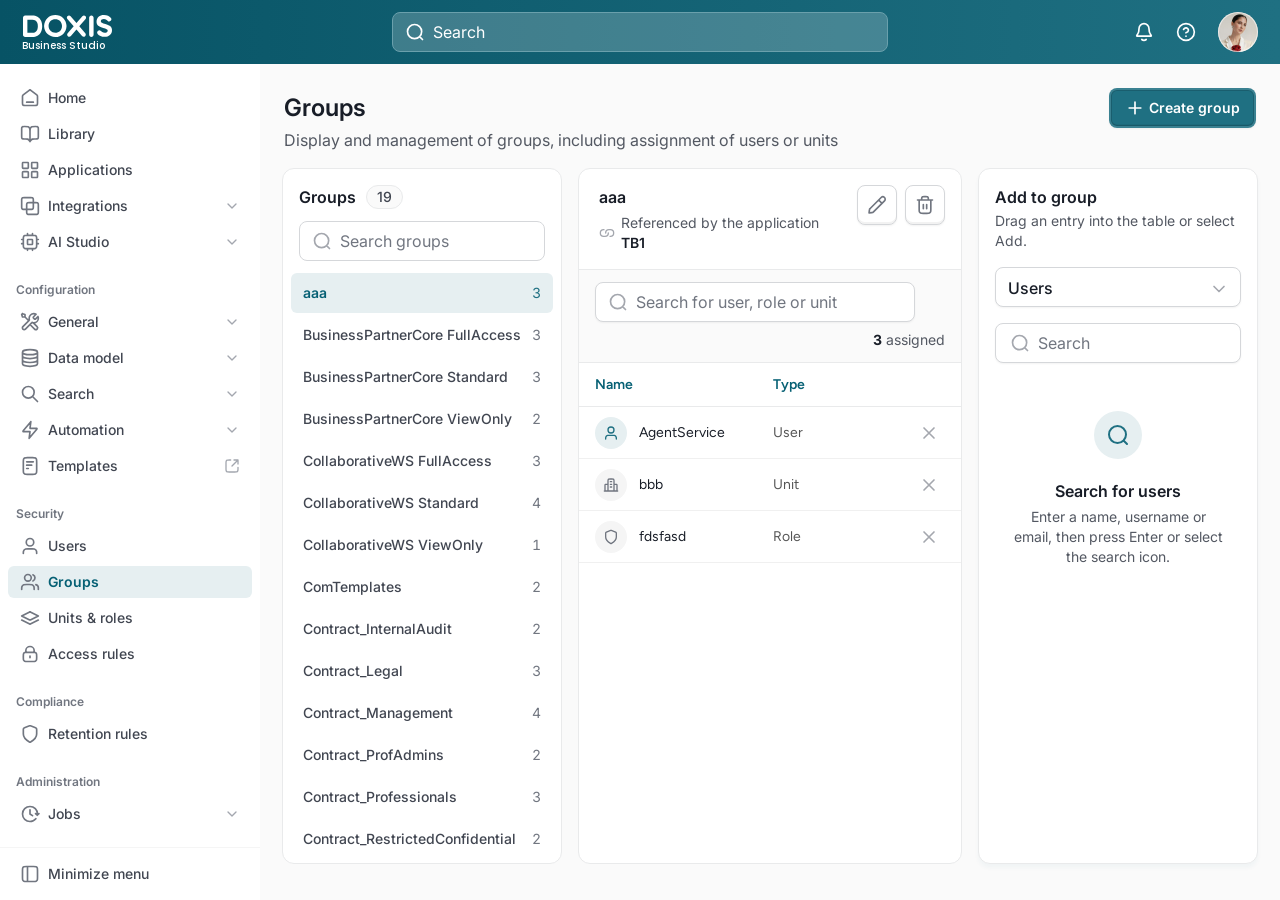
==== commit 868d9835: "Add files via upload" ====
--- a/groups-large.html
+++ b/groups-large.html
@@ -9,16 +9,16 @@
   <link rel="preconnect" href="https://fonts.googleapis.com">
   <link rel="preconnect" href="https://fonts.gstatic.com" crossorigin>
   <link href="https://fonts.googleapis.com/css2?family=Inter:wght@400;500;600;700&family=Figtree:wght@400;500;600&family=Poppins:wght@500&display=swap" rel="stylesheet">
-  <link rel="stylesheet" href="css/styles.css?v=20261120c">
+  <link rel="stylesheet" href="css/styles.css?v=20261120e">
 </head>
 <body>
   <div id="app"></div>
   <noscript>This prototype needs JavaScript.</noscript>
   <script>window.PAGE = 'Groups'; window.ORG_SIZE = 'large';</script>
-  <script src="js/icons.js?v=20261120c"></script>
-  <script src="js/data.js?v=20261120c"></script>
+  <script src="js/icons.js?v=20261120e"></script>
+  <script src="js/data.js?v=20261120e"></script>
   <script>window.NAV_LINKS.Groups = 'groups-large.html';</script>
-  <script src="js/groups-data.js?v=20261120c"></script>
-  <script src="js/groups.js?v=20261120c"></script>
+  <script src="js/groups-data.js?v=20261120e"></script>
+  <script src="js/groups.js?v=20261120e"></script>
 </body>
 </html>
--- a/css/styles.css
+++ b/css/styles.css
@@ -545,3 +545,12 @@
 .g-empty strong, .ga-empty strong { font-size: 16px; line-height: 24px; font-weight: 600; }
 .g-empty span, .ga-empty span { margin-top: 4px; font-size: 14px; line-height: 20px; max-width: 352px; }
 .g-empty .btn { margin-top: 32px; }
+
+/* "Add to group": when the panel content is narrower than 260px (panel under ~294px) the tabs turn into a dropdown; wider again, the tabs return */
+.g-add { container-type: inline-size; }
+.ga-type { display: none; flex: 0 0 auto; }
+.ga-type .select { color: var(--fg-primary); font-weight: 500; box-shadow: var(--shadow-xs); }
+@container (max-width: 259px) {
+  .g-add .tabs-sm { display: none; }
+  .g-add .ga-type { display: block; }
+}
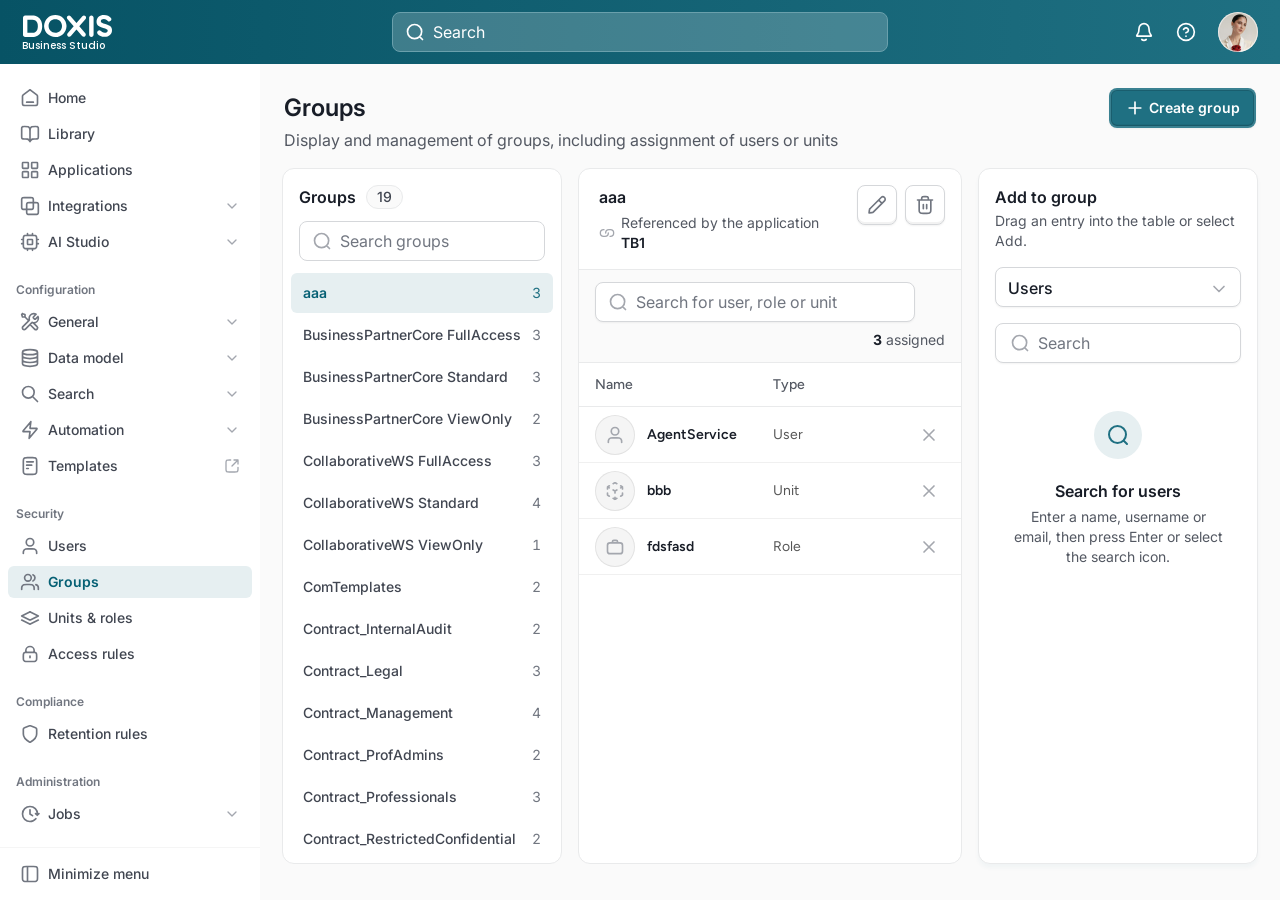
==== commit 96c60340: "Add files via upload" ====
--- a/groups-large.html
+++ b/groups-large.html
@@ -9,16 +9,16 @@
   <link rel="preconnect" href="https://fonts.googleapis.com">
   <link rel="preconnect" href="https://fonts.gstatic.com" crossorigin>
   <link href="https://fonts.googleapis.com/css2?family=Inter:wght@400;500;600;700&family=Figtree:wght@400;500;600&family=Poppins:wght@500&display=swap" rel="stylesheet">
-  <link rel="stylesheet" href="css/styles.css?v=20261120e">
+  <link rel="stylesheet" href="css/styles.css?v=20261120j">
 </head>
 <body>
   <div id="app"></div>
   <noscript>This prototype needs JavaScript.</noscript>
   <script>window.PAGE = 'Groups'; window.ORG_SIZE = 'large';</script>
-  <script src="js/icons.js?v=20261120e"></script>
-  <script src="js/data.js?v=20261120e"></script>
+  <script src="js/icons.js?v=20261120j"></script>
+  <script src="js/data.js?v=20261120j"></script>
   <script>window.NAV_LINKS.Groups = 'groups-large.html';</script>
-  <script src="js/groups-data.js?v=20261120e"></script>
-  <script src="js/groups.js?v=20261120e"></script>
+  <script src="js/groups-data.js?v=20261120j"></script>
+  <script src="js/groups.js?v=20261120j"></script>
 </body>
 </html>
--- a/css/styles.css
+++ b/css/styles.css
@@ -431,7 +431,10 @@
 .g-name { display: flex; align-items: center; gap: 12px; color: var(--fg-primary); }
 .g-name span { min-width: 0; overflow: hidden; text-overflow: ellipsis; white-space: nowrap; }
 .type-ic { width: 32px; height: 32px; flex: 0 0 auto; border-radius: 9999px; display: flex; align-items: center; justify-content: center; background: var(--bg-subtle); color: var(--fg-tertiary); }
-.type-ic.user { background: var(--brand-50); color: var(--brand); }
+.type-ic.user, .type-ic.role, .type-ic.unit, .type-ic.photo { width: 40px; height: 40px; background: var(--bg-subtle); color: var(--fg-quaternary); box-shadow: inset 0 0 0 1px rgba(0,0,0,0.08); overflow: hidden; position: relative; }
+.type-ic.photo img { width: 100%; height: 100%; object-fit: cover; display: block; }
+.type-ic.photo::after { content: ""; position: absolute; inset: 0; border-radius: 9999px; box-shadow: inset 0 0 0 1px rgba(0,0,0,0.08); }
+.g-row { min-height: 56px; }
 .g-tr .act { display: flex; justify-content: center; padding: 0 8px; }
 .g-remove { width: 36px; height: 36px; padding: 8px; border: 0; border-radius: 8px; background: transparent; color: var(--fg-quaternary); display: flex; align-items: center; justify-content: center; }
 .g-remove:hover { background: #FEF3F2; color: #D92D20; }
@@ -554,3 +557,8 @@
   .g-add .tabs-sm { display: none; }
   .g-add .ga-type { display: block; }
 }
+
+/* Members table, per reference: grey medium header, semibold name, 14px grey secondary line */
+.g-thead { color: var(--fg-secondary); font-weight: 500; }
+.nm2 > span { font-weight: 600; color: var(--fg-primary); }
+.nm2 small { font-size: 14px; line-height: 20px; color: var(--fg-secondary); }
